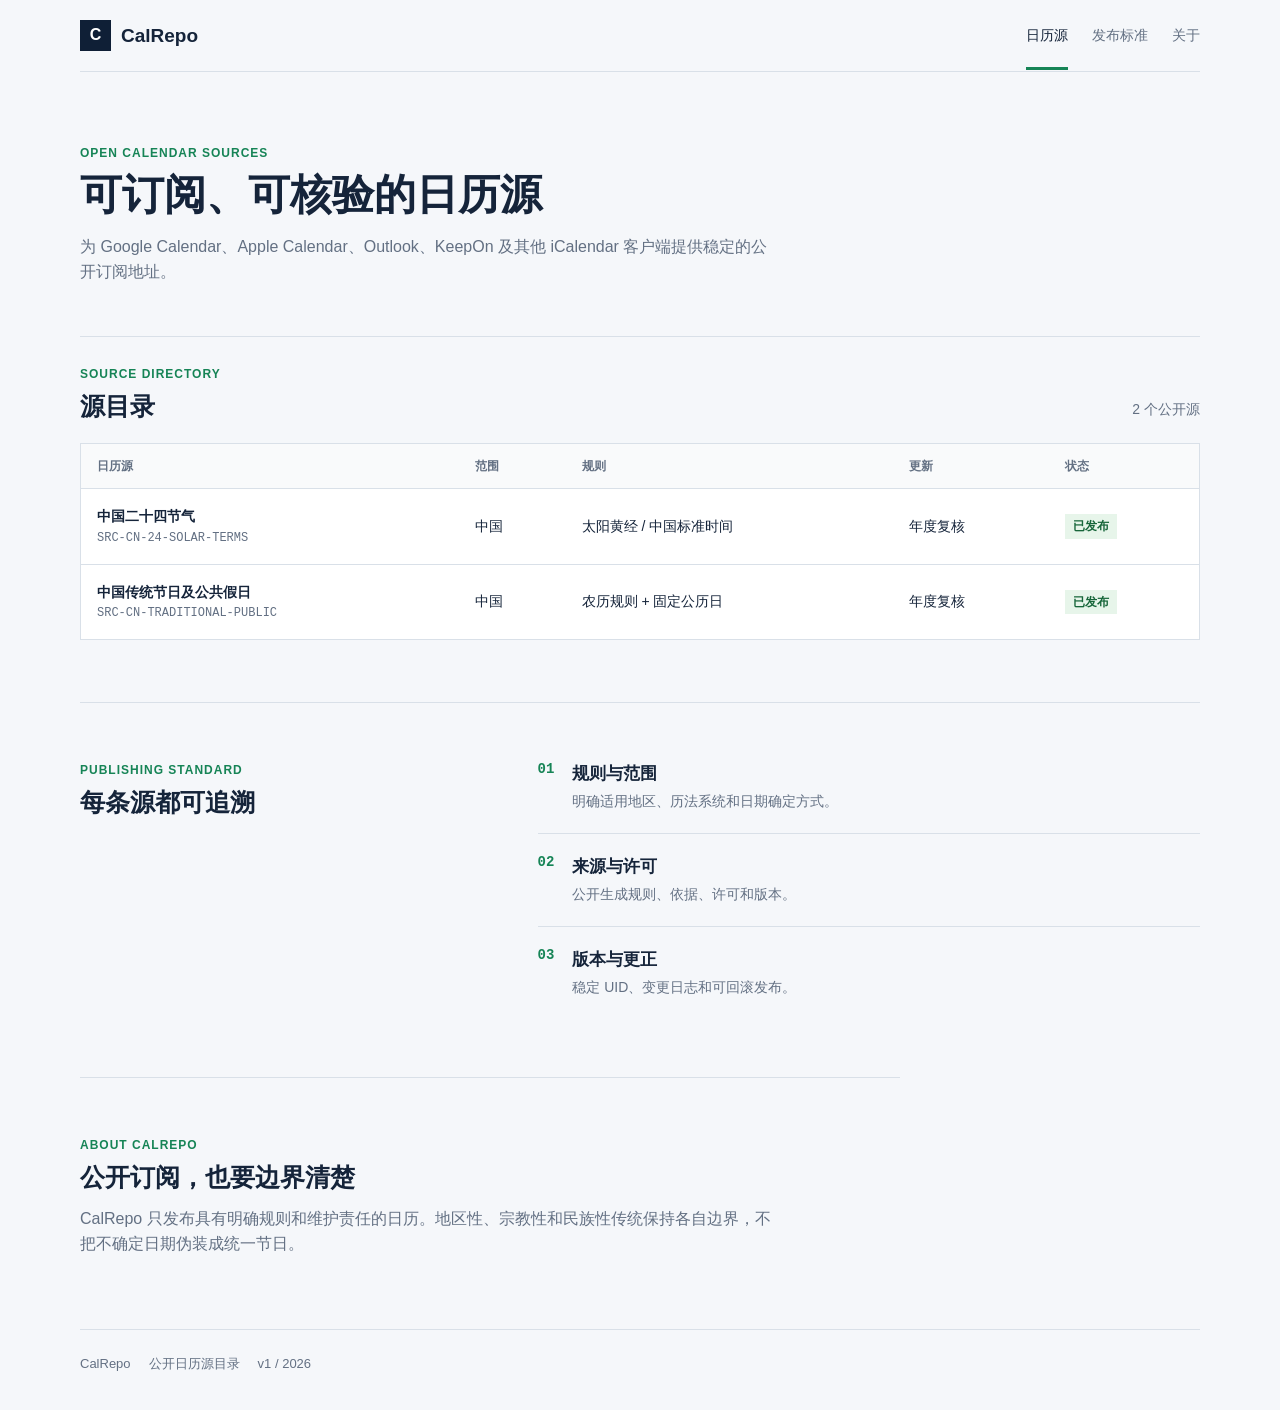
==== index.html @ eadcb1b0 "feat: publish China calendar sources" ====
<!doctype html>
<html lang="zh-CN">
  <head>
    <meta charset="utf-8" />
    <meta name="viewport" content="width=device-width, initial-scale=1" />
    <meta name="description" content="CalRepo 是可审计的公开日历订阅源目录。" />
    <title>CalRepo | 公开日历源</title>
    <link rel="stylesheet" href="/assets/css/site.css" />
  </head>
  <body>
    <header class="site-header"><a class="brand" href="/" aria-label="CalRepo 首页"><span class="brand-mark">C</span><span>CalRepo</span></a><nav aria-label="主导航"><a class="active" href="/">日历源</a><a href="#standards">发布标准</a><a href="#about">关于</a></nav></header>
    <main>
      <section class="intro"><p class="eyebrow">OPEN CALENDAR SOURCES</p><h1>可订阅、可核验的日历源</h1><p>为 Google Calendar、Apple Calendar、Outlook、KeepOn 及其他 iCalendar 客户端提供稳定的公开订阅地址。</p></section>
      <section class="directory" aria-labelledby="directory-title"><div class="section-heading"><div><p class="eyebrow">SOURCE DIRECTORY</p><h2 id="directory-title">源目录</h2></div><p class="directory-count">2 个公开源</p></div>
        <div class="source-table-wrap"><table class="source-table"><thead><tr><th>日历源</th><th>范围</th><th>规则</th><th>更新</th><th>状态</th></tr></thead><tbody>
          <tr><td data-label="日历源"><a class="source-name" href="/sources/chinese-24-solar-terms/">中国二十四节气</a><small>SRC-CN-24-SOLAR-TERMS</small></td><td data-label="范围">中国</td><td data-label="规则">太阳黄经 / 中国标准时间</td><td data-label="更新">年度复核</td><td data-label="状态"><span class="status published">已发布</span></td></tr>
          <tr><td data-label="日历源"><a class="source-name" href="/sources/chinese-traditional-public/">中国传统节日及公共假日</a><small>SRC-CN-TRADITIONAL-PUBLIC</small></td><td data-label="范围">中国</td><td data-label="规则">农历规则 + 固定公历日</td><td data-label="更新">年度复核</td><td data-label="状态"><span class="status published">已发布</span></td></tr>
        </tbody></table></div>
      </section>
      <section id="standards" class="standards" aria-labelledby="standards-title"><div><p class="eyebrow">PUBLISHING STANDARD</p><h2 id="standards-title">每条源都可追溯</h2></div><ol class="standard-list"><li><span>01</span><div><strong>规则与范围</strong><p>明确适用地区、历法系统和日期确定方式。</p></div></li><li><span>02</span><div><strong>来源与许可</strong><p>公开生成规则、依据、许可和版本。</p></div></li><li><span>03</span><div><strong>版本与更正</strong><p>稳定 UID、变更日志和可回滚发布。</p></div></li></ol></section>
      <section id="about" class="about" aria-labelledby="about-title"><p class="eyebrow">ABOUT CALREPO</p><h2 id="about-title">公开订阅，也要边界清楚</h2><p>CalRepo 只发布具有明确规则和维护责任的日历。地区性、宗教性和民族性传统保持各自边界，不把不确定日期伪装成统一节日。</p></section>
    </main><footer><span>CalRepo</span><span>公开日历源目录</span><span>v1 / 2026</span></footer>
  </body>
</html>
---- assets/css/site.css ----
:root { --ink:#15243a; --muted:#637083; --line:#d9e0e8; --canvas:#f5f7fa; --panel:#ffffff; --green:#168456; --amber:#a8600d; --navy:#0f1f36; }
* { box-sizing:border-box; }
body { margin:0; background:var(--canvas); color:var(--ink); font:16px/1.55 "Segoe UI", "Microsoft YaHei", sans-serif; }
a { color:inherit; text-decoration:none; }
.site-header, main, footer { width:min(1120px, calc(100% - 40px)); margin-inline:auto; }
.site-header { height:72px; display:flex; align-items:center; justify-content:space-between; border-bottom:1px solid var(--line); }
.brand { display:flex; align-items:center; gap:10px; font-weight:700; font-size:19px; }
.brand-mark { display:grid; place-items:center; width:31px; height:31px; background:var(--navy); color:#fff; font-size:16px; }
nav { display:flex; gap:24px; font-size:14px; color:var(--muted); }
nav a { padding:24px 0 20px; border-bottom:3px solid transparent; }
nav a.active, nav a:hover { color:var(--ink); border-bottom-color:var(--green); }
.intro { padding:72px 0 52px; max-width:750px; }
.eyebrow { margin:0 0 8px; color:var(--green); font-size:12px; font-weight:700; letter-spacing:1px; }
h1, h2 { margin:0; line-height:1.15; letter-spacing:0; }
h1 { font-size:42px; } h2 { font-size:25px; }
.intro > p:last-child, .source-title p, .about > p:last-child, .subscription-panel p { color:var(--muted); margin:16px 0 0; max-width:700px; }
.directory, .standards, .about, .subscription-panel, .metadata-grid, .rule-note { border-top:1px solid var(--line); }
.directory { padding:28px 0 62px; }
.section-heading { display:flex; justify-content:space-between; align-items:end; margin-bottom:22px; }
.directory-count { margin:0; color:var(--muted); font-size:14px; }
.source-table-wrap { overflow-x:auto; background:var(--panel); border:1px solid var(--line); }
.source-table { width:100%; min-width:760px; border-collapse:collapse; text-align:left; }
.source-table th { padding:13px 16px; color:var(--muted); font-size:12px; font-weight:600; background:#f9fafb; }
.source-table td { padding:17px 16px; border-top:1px solid var(--line); font-size:14px; }
.source-name { display:block; font-weight:700; color:var(--ink); }.source-name:hover { color:var(--green); }
small { display:block; margin-top:3px; color:var(--muted); font:12px/1.3 ui-monospace, Consolas, monospace; }
.status { display:inline-block; padding:3px 8px; font-size:12px; font-weight:700; white-space:nowrap; }.reviewing { background:#fff4e6; color:var(--amber); }.published { background:#e7f5ea; color:#17663a; }
.standards { display:grid; grid-template-columns: .75fr 1.25fr; gap:60px; padding:58px 0; }.standard-list { list-style:none; margin:0; padding:0; }.standard-list li { display:flex; gap:18px; padding:0 0 20px; margin-bottom:20px; border-bottom:1px solid var(--line); }.standard-list li:last-child { border:0; margin:0; }.standard-list span { color:var(--green); font:700 14px ui-monospace, Consolas, monospace; }.standard-list strong { font-size:17px; }.standard-list p { margin:4px 0 0; color:var(--muted); font-size:14px; }
.about { padding:58px 0 72px; max-width:820px; }
footer { display:flex; gap:18px; padding:24px 0 36px; border-top:1px solid var(--line); color:var(--muted); font-size:13px; }
.source-detail { padding:36px 0 72px; }.back-link { display:inline-block; margin-bottom:42px; color:var(--muted); font-size:14px; }.back-link:hover { color:var(--green); }
.source-title { display:flex; justify-content:space-between; gap:36px; align-items:start; padding-bottom:50px; }.source-title h1 { font-size:38px; }
.subscription-panel { display:grid; grid-template-columns:1fr 1fr; gap:44px; padding:40px 0; }.pending-url { align-self:center; background:var(--panel); border:1px solid var(--line); padding:16px; }.pending-url code { display:block; overflow-wrap:anywhere; font:13px/1.45 ui-monospace, Consolas, monospace; }.pending-url span { display:inline-block; margin-top:10px; color:var(--amber); font-size:12px; font-weight:700; }
.metadata-grid { display:grid; grid-template-columns:repeat(3, 1fr); }.metadata-grid dl { margin:0; padding:22px; border-right:1px solid var(--line); border-bottom:1px solid var(--line); }.metadata-grid dl:nth-child(3n) { border-right:0; }.metadata-grid dt { color:var(--muted); font-size:12px; }.metadata-grid dd { margin:6px 0 0; font-weight:600; font-size:14px; }.rule-note { padding:46px 0 0; max-width:820px; }.rule-note p:last-child { color:var(--muted); }
@media (max-width:700px) { .site-header, main, footer { width:min(100% - 28px, 1120px); }.site-header { height:64px; }.site-header nav { gap:14px; font-size:12px; }.site-header nav a { padding:21px 0 17px; }.intro { padding:48px 0 38px; } h1 { font-size:32px; } h2 { font-size:22px; }.section-heading, .source-title { display:block; }.directory-count, .source-title .status { margin-top:14px; }.standards, .subscription-panel { grid-template-columns:1fr; gap:28px; }.metadata-grid { grid-template-columns:1fr; }.metadata-grid dl, .metadata-grid dl:nth-child(3n) { border-right:0; }.source-detail { padding-top:28px; } footer { flex-wrap:wrap; gap:8px 16px; } }
@media (max-width:700px) { .source-table-wrap { overflow:visible; }.source-table, .source-table tbody, .source-table tr, .source-table td { display:block; min-width:0; width:100%; }.source-table thead { display:none; }.source-table td { border:0; padding:7px 16px; }.source-table td:first-child { padding-top:16px; }.source-table td:last-child { padding-bottom:16px; }.source-table td::before { content:attr(data-label); display:block; color:var(--muted); font-size:11px; font-weight:600; margin-bottom:1px; } }
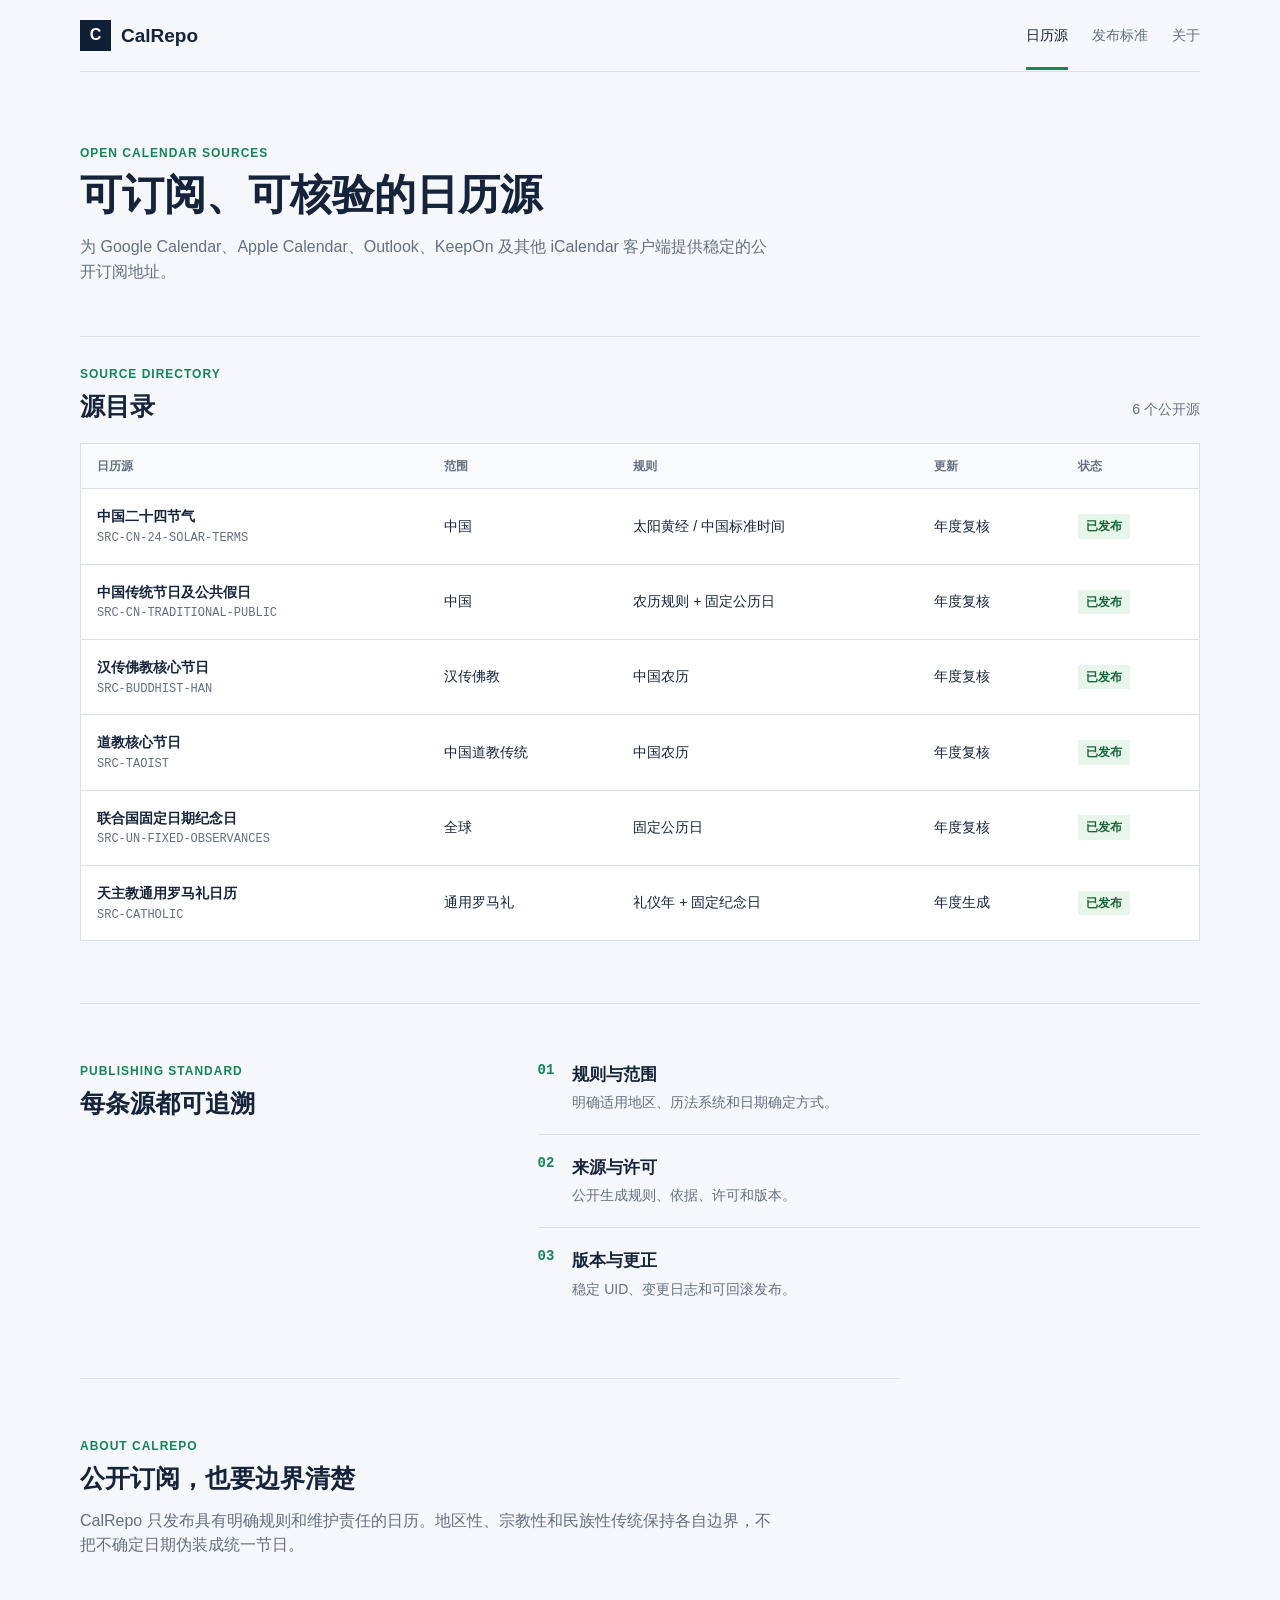
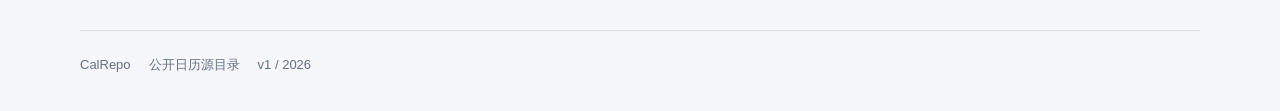
==== commit 5906e823: "feat: publish religious and UN calendar sources" ====
--- a/index.html
+++ b/index.html
@@ -11,10 +11,14 @@
     <header class="site-header"><a class="brand" href="/" aria-label="CalRepo 首页"><span class="brand-mark">C</span><span>CalRepo</span></a><nav aria-label="主导航"><a class="active" href="/">日历源</a><a href="#standards">发布标准</a><a href="#about">关于</a></nav></header>
     <main>
       <section class="intro"><p class="eyebrow">OPEN CALENDAR SOURCES</p><h1>可订阅、可核验的日历源</h1><p>为 Google Calendar、Apple Calendar、Outlook、KeepOn 及其他 iCalendar 客户端提供稳定的公开订阅地址。</p></section>
-      <section class="directory" aria-labelledby="directory-title"><div class="section-heading"><div><p class="eyebrow">SOURCE DIRECTORY</p><h2 id="directory-title">源目录</h2></div><p class="directory-count">2 个公开源</p></div>
+      <section class="directory" aria-labelledby="directory-title"><div class="section-heading"><div><p class="eyebrow">SOURCE DIRECTORY</p><h2 id="directory-title">源目录</h2></div><p class="directory-count">6 个公开源</p></div>
         <div class="source-table-wrap"><table class="source-table"><thead><tr><th>日历源</th><th>范围</th><th>规则</th><th>更新</th><th>状态</th></tr></thead><tbody>
           <tr><td data-label="日历源"><a class="source-name" href="/sources/chinese-24-solar-terms/">中国二十四节气</a><small>SRC-CN-24-SOLAR-TERMS</small></td><td data-label="范围">中国</td><td data-label="规则">太阳黄经 / 中国标准时间</td><td data-label="更新">年度复核</td><td data-label="状态"><span class="status published">已发布</span></td></tr>
           <tr><td data-label="日历源"><a class="source-name" href="/sources/chinese-traditional-public/">中国传统节日及公共假日</a><small>SRC-CN-TRADITIONAL-PUBLIC</small></td><td data-label="范围">中国</td><td data-label="规则">农历规则 + 固定公历日</td><td data-label="更新">年度复核</td><td data-label="状态"><span class="status published">已发布</span></td></tr>
+          <tr><td data-label="日历源"><a class="source-name" href="/sources/han-buddhism/">汉传佛教核心节日</a><small>SRC-BUDDHIST-HAN</small></td><td data-label="范围">汉传佛教</td><td data-label="规则">中国农历</td><td data-label="更新">年度复核</td><td data-label="状态"><span class="status published">已发布</span></td></tr>
+          <tr><td data-label="日历源"><a class="source-name" href="/sources/taoism/">道教核心节日</a><small>SRC-TAOIST</small></td><td data-label="范围">中国道教传统</td><td data-label="规则">中国农历</td><td data-label="更新">年度复核</td><td data-label="状态"><span class="status published">已发布</span></td></tr>
+          <tr><td data-label="日历源"><a class="source-name" href="/sources/un-fixed-observances/">联合国固定日期纪念日</a><small>SRC-UN-FIXED-OBSERVANCES</small></td><td data-label="范围">全球</td><td data-label="规则">固定公历日</td><td data-label="更新">年度复核</td><td data-label="状态"><span class="status published">已发布</span></td></tr>
+          <tr><td data-label="日历源"><a class="source-name" href="/sources/catholic-general-roman/">天主教通用罗马礼日历</a><small>SRC-CATHOLIC</small></td><td data-label="范围">通用罗马礼</td><td data-label="规则">礼仪年 + 固定纪念日</td><td data-label="更新">年度生成</td><td data-label="状态"><span class="status published">已发布</span></td></tr>
         </tbody></table></div>
       </section>
       <section id="standards" class="standards" aria-labelledby="standards-title"><div><p class="eyebrow">PUBLISHING STANDARD</p><h2 id="standards-title">每条源都可追溯</h2></div><ol class="standard-list"><li><span>01</span><div><strong>规则与范围</strong><p>明确适用地区、历法系统和日期确定方式。</p></div></li><li><span>02</span><div><strong>来源与许可</strong><p>公开生成规则、依据、许可和版本。</p></div></li><li><span>03</span><div><strong>版本与更正</strong><p>稳定 UID、变更日志和可回滚发布。</p></div></li></ol></section>
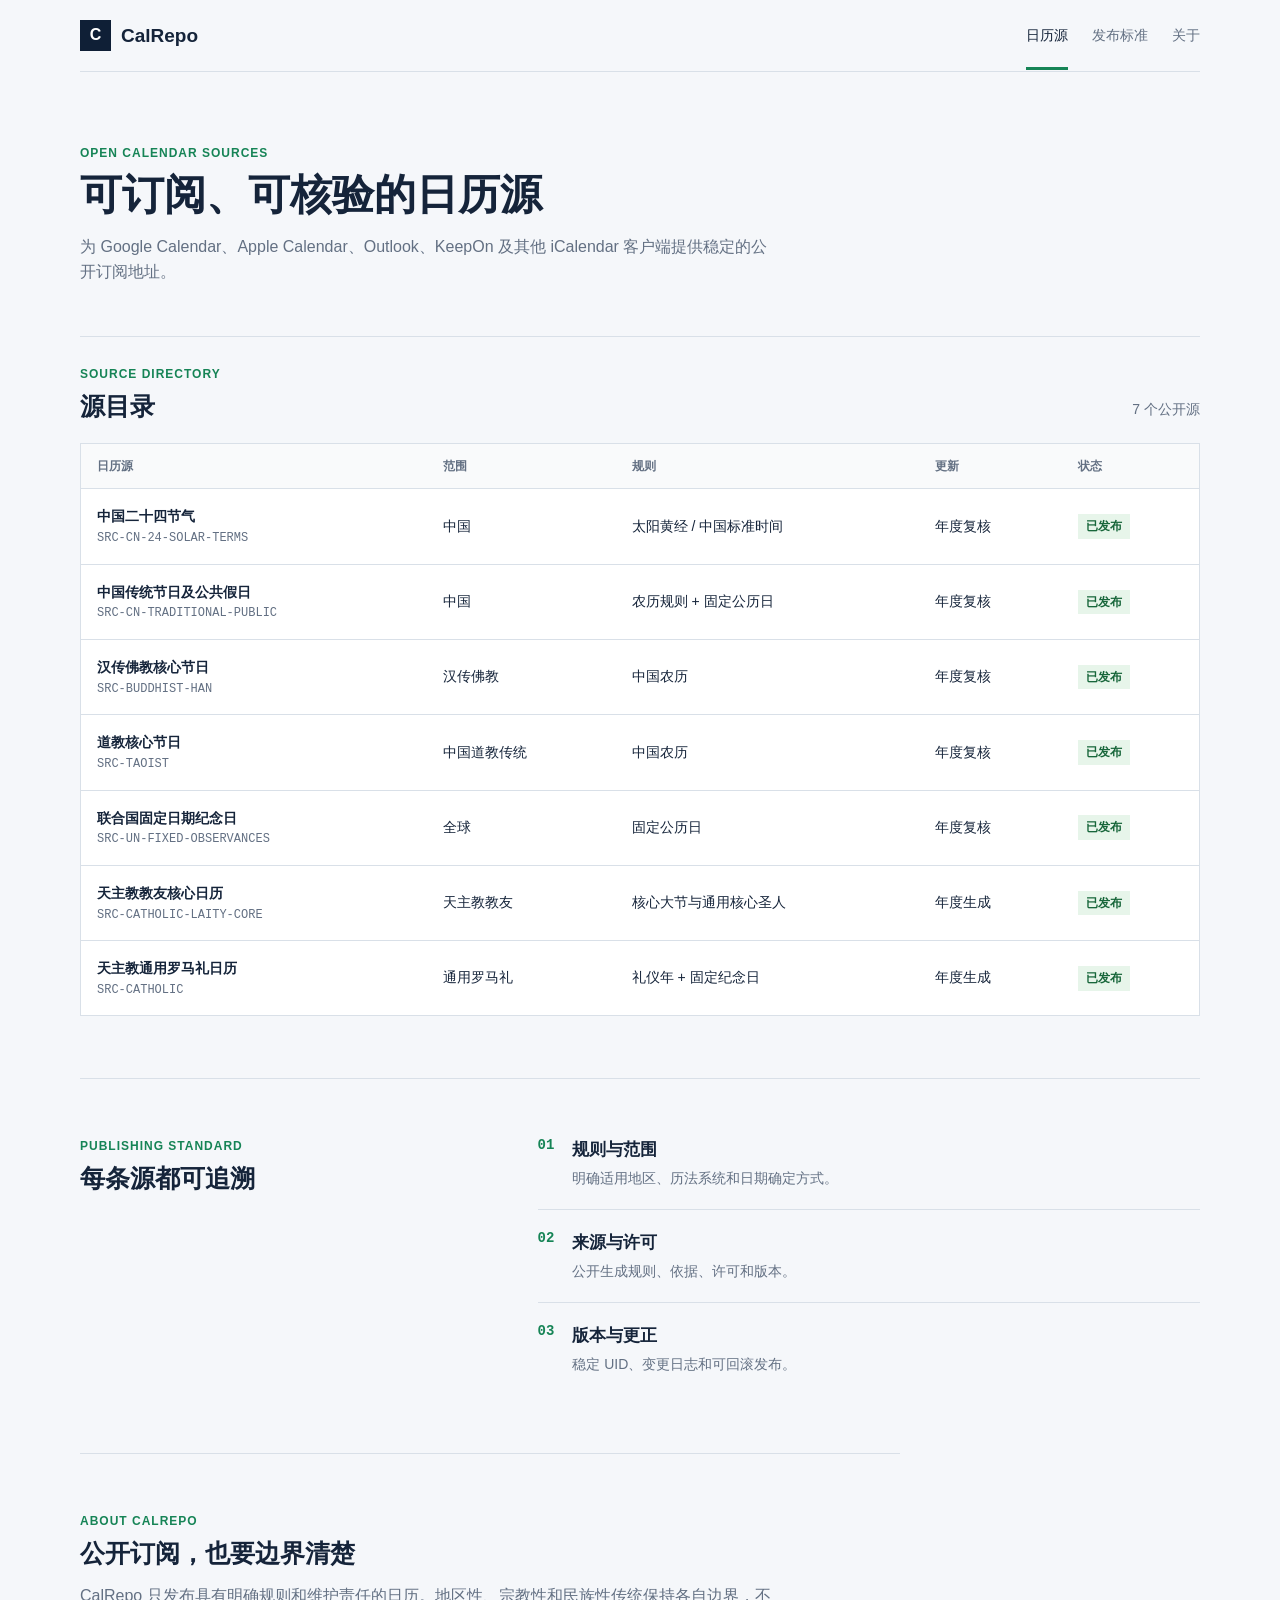
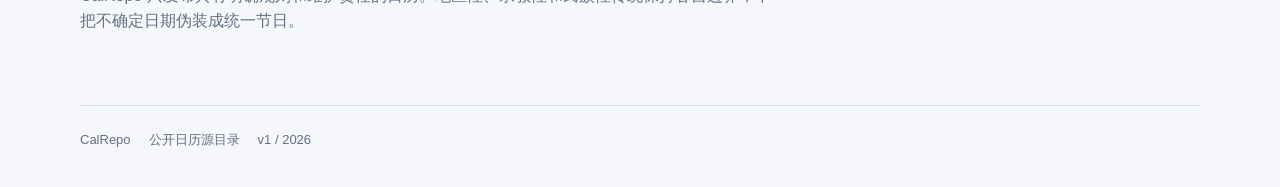
==== commit 658031bc: "feat(site): publish Catholic lay core calendar - 在 CalRepo 网站目录与 README 增加教友核心日历  - 新增公开订阅说明页和完整罗马礼并" ====
--- a/index.html
+++ b/index.html
@@ -11,13 +11,14 @@
     <header class="site-header"><a class="brand" href="/" aria-label="CalRepo 首页"><span class="brand-mark">C</span><span>CalRepo</span></a><nav aria-label="主导航"><a class="active" href="/">日历源</a><a href="#standards">发布标准</a><a href="#about">关于</a></nav></header>
     <main>
       <section class="intro"><p class="eyebrow">OPEN CALENDAR SOURCES</p><h1>可订阅、可核验的日历源</h1><p>为 Google Calendar、Apple Calendar、Outlook、KeepOn 及其他 iCalendar 客户端提供稳定的公开订阅地址。</p></section>
-      <section class="directory" aria-labelledby="directory-title"><div class="section-heading"><div><p class="eyebrow">SOURCE DIRECTORY</p><h2 id="directory-title">源目录</h2></div><p class="directory-count">6 个公开源</p></div>
+      <section class="directory" aria-labelledby="directory-title"><div class="section-heading"><div><p class="eyebrow">SOURCE DIRECTORY</p><h2 id="directory-title">源目录</h2></div><p class="directory-count">7 个公开源</p></div>
         <div class="source-table-wrap"><table class="source-table"><thead><tr><th>日历源</th><th>范围</th><th>规则</th><th>更新</th><th>状态</th></tr></thead><tbody>
           <tr><td data-label="日历源"><a class="source-name" href="/sources/chinese-24-solar-terms/">中国二十四节气</a><small>SRC-CN-24-SOLAR-TERMS</small></td><td data-label="范围">中国</td><td data-label="规则">太阳黄经 / 中国标准时间</td><td data-label="更新">年度复核</td><td data-label="状态"><span class="status published">已发布</span></td></tr>
           <tr><td data-label="日历源"><a class="source-name" href="/sources/chinese-traditional-public/">中国传统节日及公共假日</a><small>SRC-CN-TRADITIONAL-PUBLIC</small></td><td data-label="范围">中国</td><td data-label="规则">农历规则 + 固定公历日</td><td data-label="更新">年度复核</td><td data-label="状态"><span class="status published">已发布</span></td></tr>
           <tr><td data-label="日历源"><a class="source-name" href="/sources/han-buddhism/">汉传佛教核心节日</a><small>SRC-BUDDHIST-HAN</small></td><td data-label="范围">汉传佛教</td><td data-label="规则">中国农历</td><td data-label="更新">年度复核</td><td data-label="状态"><span class="status published">已发布</span></td></tr>
           <tr><td data-label="日历源"><a class="source-name" href="/sources/taoism/">道教核心节日</a><small>SRC-TAOIST</small></td><td data-label="范围">中国道教传统</td><td data-label="规则">中国农历</td><td data-label="更新">年度复核</td><td data-label="状态"><span class="status published">已发布</span></td></tr>
           <tr><td data-label="日历源"><a class="source-name" href="/sources/un-fixed-observances/">联合国固定日期纪念日</a><small>SRC-UN-FIXED-OBSERVANCES</small></td><td data-label="范围">全球</td><td data-label="规则">固定公历日</td><td data-label="更新">年度复核</td><td data-label="状态"><span class="status published">已发布</span></td></tr>
+          <tr><td data-label="日历源"><a class="source-name" href="/sources/catholic-lay-core/">天主教教友核心日历</a><small>SRC-CATHOLIC-LAITY-CORE</small></td><td data-label="范围">天主教教友</td><td data-label="规则">核心大节与通用核心圣人</td><td data-label="更新">年度生成</td><td data-label="状态"><span class="status published">已发布</span></td></tr>
           <tr><td data-label="日历源"><a class="source-name" href="/sources/catholic-general-roman/">天主教通用罗马礼日历</a><small>SRC-CATHOLIC</small></td><td data-label="范围">通用罗马礼</td><td data-label="规则">礼仪年 + 固定纪念日</td><td data-label="更新">年度生成</td><td data-label="状态"><span class="status published">已发布</span></td></tr>
         </tbody></table></div>
       </section>
